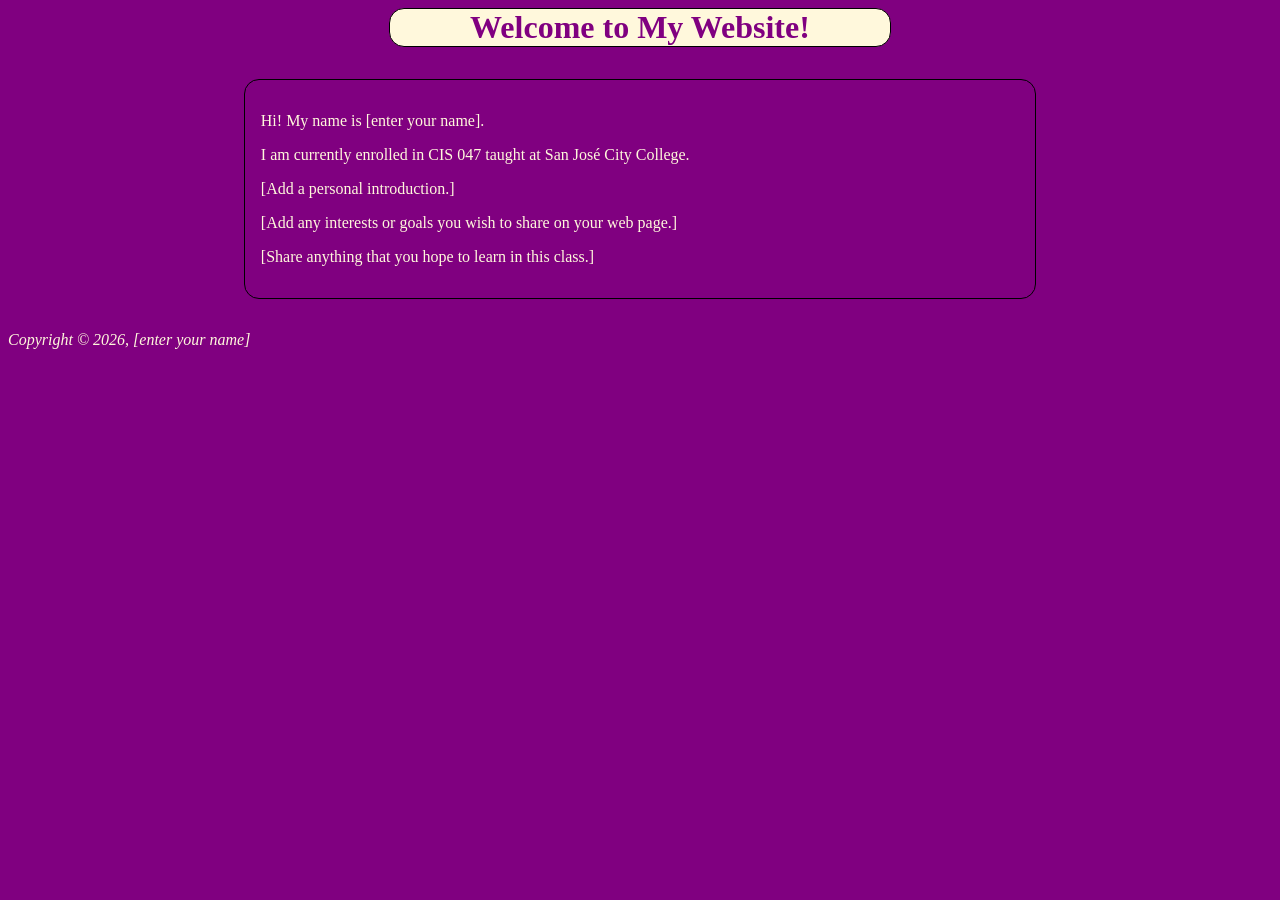
==== public/index.html @ 138b7e05 "Initial commit" ====
<!doctype html>
<html>
<head>
    <title>Welcome!</title>
    <style type="text/css">
        body {
            font-family: Verdana;
            background: purple;
            color: cornsilk;
        }

        h1 {
            text-align: center;
            border: solid thin #000;
            border-radius: 15px;
            background: cornsilk;
            color: purple;
            width: 500px;
            margin: auto;
        }

        main {
            display: block;
            width: 60%;
            margin: 2em auto;
            border: solid thin #000;
            border-radius: 15px;
            padding: 1em;
        }
        
        a:link { color: aqua; }
        a:visited { color: aquamarine; }
    </style>
</head>
<body>
    <h1>Welcome to My Website!</h1>
    <main>
        <p>Hi! My name is [enter your name].</p>
        <p>I am currently enrolled in CIS 047 taught at San Jos&eacute; City College.</p>
        <p>[Add a personal introduction.]</p>
        <p>[Add any interests or goals you wish to share on your web page.]</p>
        <p>[Share anything that you hope to learn in this class.]</p>
    </main>
<address>Copyright &copy; 2026, [enter your name]</address>

</body>
</html>
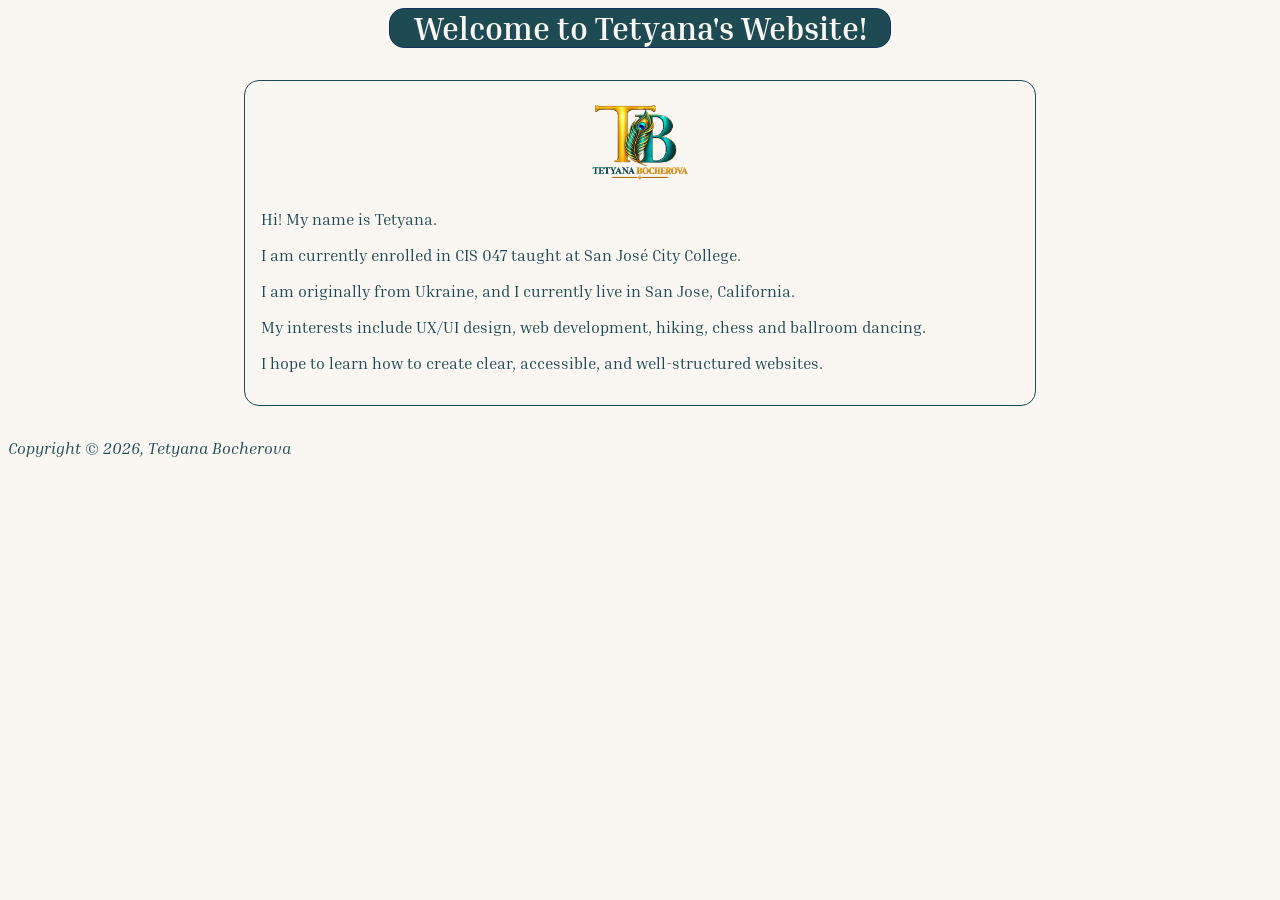
==== commit 0b638684: "Updated the code to match my Assignment 04 web page" ====
--- a/public/index.html
+++ b/public/index.html
@@ -2,46 +2,71 @@
 <html>
 <head>
     <title>Welcome!</title>
+
+    <link rel="preconnect" href="https://fonts.googleapis.com">
+    <link rel="preconnect" href="https://fonts.gstatic.com" crossorigin>
+    <link href="https://fonts.googleapis.com/css2?family=Inria+Serif:wght@400;700&display=swap" rel="stylesheet">
+
     <style type="text/css">
         body {
-            font-family: Verdana;
-            background: purple;
-            color: cornsilk;
+           
+           font-family: "Inria Serif", Georgia, serif;
+           background: #faf6f1;
+           color: #1e4b53;
         }
 
-        h1 {
-            text-align: center;
-            border: solid thin #000;
-            border-radius: 15px;
-            background: cornsilk;
-            color: purple;
-            width: 500px;
-            margin: auto;
-        }
+       h1 {
+    text-align: center;
+    border: solid thin #113262;
+    border-radius: 15px;
+    background: #1e4b53;
+    color: #faf6f1;
+    width: 500px;
+    margin: auto;
+}
 
-        main {
-            display: block;
-            width: 60%;
-            margin: 2em auto;
-            border: solid thin #000;
-            border-radius: 15px;
-            padding: 1em;
-        }
+main {
+    display: block;
+    width: 60%;
+    margin: 2em auto;
+    border: solid thin #1e4b53;
+    border-radius: 15px;
+    padding: 1em;
+}
         
-        a:link { color: aqua; }
-        a:visited { color: aquamarine; }
+       a:link {
+    color: #113262;
+}
+
+a:visited {
+    color: #1e4b53;
+}
+.personal-logo {
+    display: block;
+    width: 100px;
+    max-width: 80%;
+    height: auto;
+    margin: 0 auto 1.5em;
+}
+
     </style>
 </head>
 <body>
-    <h1>Welcome to My Website!</h1>
-    <main>
-        <p>Hi! My name is [enter your name].</p>
-        <p>I am currently enrolled in CIS 047 taught at San Jos&eacute; City College.</p>
-        <p>[Add a personal introduction.]</p>
-        <p>[Add any interests or goals you wish to share on your web page.]</p>
-        <p>[Share anything that you hope to learn in this class.]</p>
-    </main>
-<address>Copyright &copy; 2026, [enter your name]</address>
+   <h1>Welcome to Tetyana's Website!</h1>
+
+<main>
+    <img class="personal-logo"
+         src="tetyana-logo.png"
+         alt="Tetyana Bocherova TB logo with a peacock feather">
+
+    <p>Hi! My name is Tetyana.</p>
+    <p>I am currently enrolled in CIS 047 taught at San Jos&eacute; City College.</p>
+    <p>I am originally from Ukraine, and I currently live in San Jose, California.</p>
+    <p>My interests include UX/UI design, web development, hiking, chess and ballroom dancing.</p>
+    <p>I hope to learn how to create clear, accessible, and well-structured websites.</p>
+</main>
+
+    <address>Copyright &copy; 2026, Tetyana Bocherova</address>
 
 </body>
-</html>
+</html>
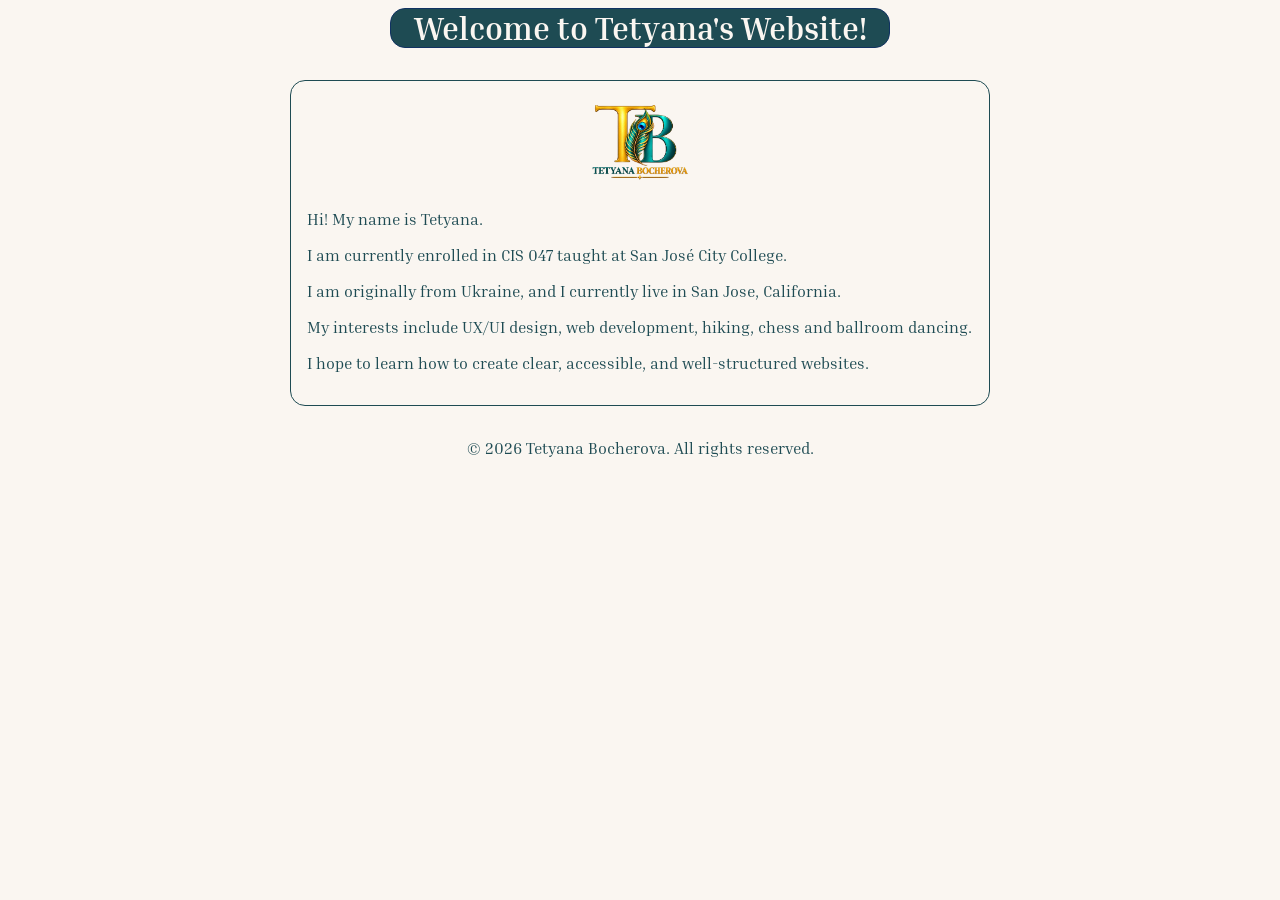
==== commit bd20b71d: "Improve accessibility for Assignment 07" ====
--- a/public/index.html
+++ b/public/index.html
@@ -1,7 +1,9 @@
 <!doctype html>
-<html>
+<html lang="en">
 <head>
-    <title>Welcome!</title>
+    <meta charset="UTF-8">
+    <meta name="viewport" content="width=device-width, initial-scale=1.0">
+    <title>Tetyana Bocherova | Student Portfolio</title>
 
     <link rel="preconnect" href="https://fonts.googleapis.com">
     <link rel="preconnect" href="https://fonts.gstatic.com" crossorigin>
@@ -14,20 +16,25 @@
            background: #faf6f1;
            color: #1e4b53;
         }
-
+/* Responsive styles for better accessibility on small screens */
        h1 {
     text-align: center;
     border: solid thin #113262;
     border-radius: 15px;
     background: #1e4b53;
     color: #faf6f1;
-    width: 500px;
+    width: 90%;
+    max-width: 500px;
+    box-sizing: border-box;
     margin: auto;
 }
 
+
 main {
     display: block;
-    width: 60%;
+    width: 90%;
+    max-width: 700px;
+    box-sizing: border-box;
     margin: 2em auto;
     border: solid thin #1e4b53;
     border-radius: 15px;
@@ -48,7 +55,10 @@
     height: auto;
     margin: 0 auto 1.5em;
 }
-
+footer {
+    text-align: center;
+    margin-top: 2em;
+}
     </style>
 </head>
 <body>
@@ -66,7 +76,9 @@
     <p>I hope to learn how to create clear, accessible, and well-structured websites.</p>
 </main>
 
-    <address>Copyright &copy; 2026, Tetyana Bocherova</address>
+   <footer>
+    <p>&copy; 2026 Tetyana Bocherova. All rights reserved.</p>
+</footer>
 
 </body>
 </html>
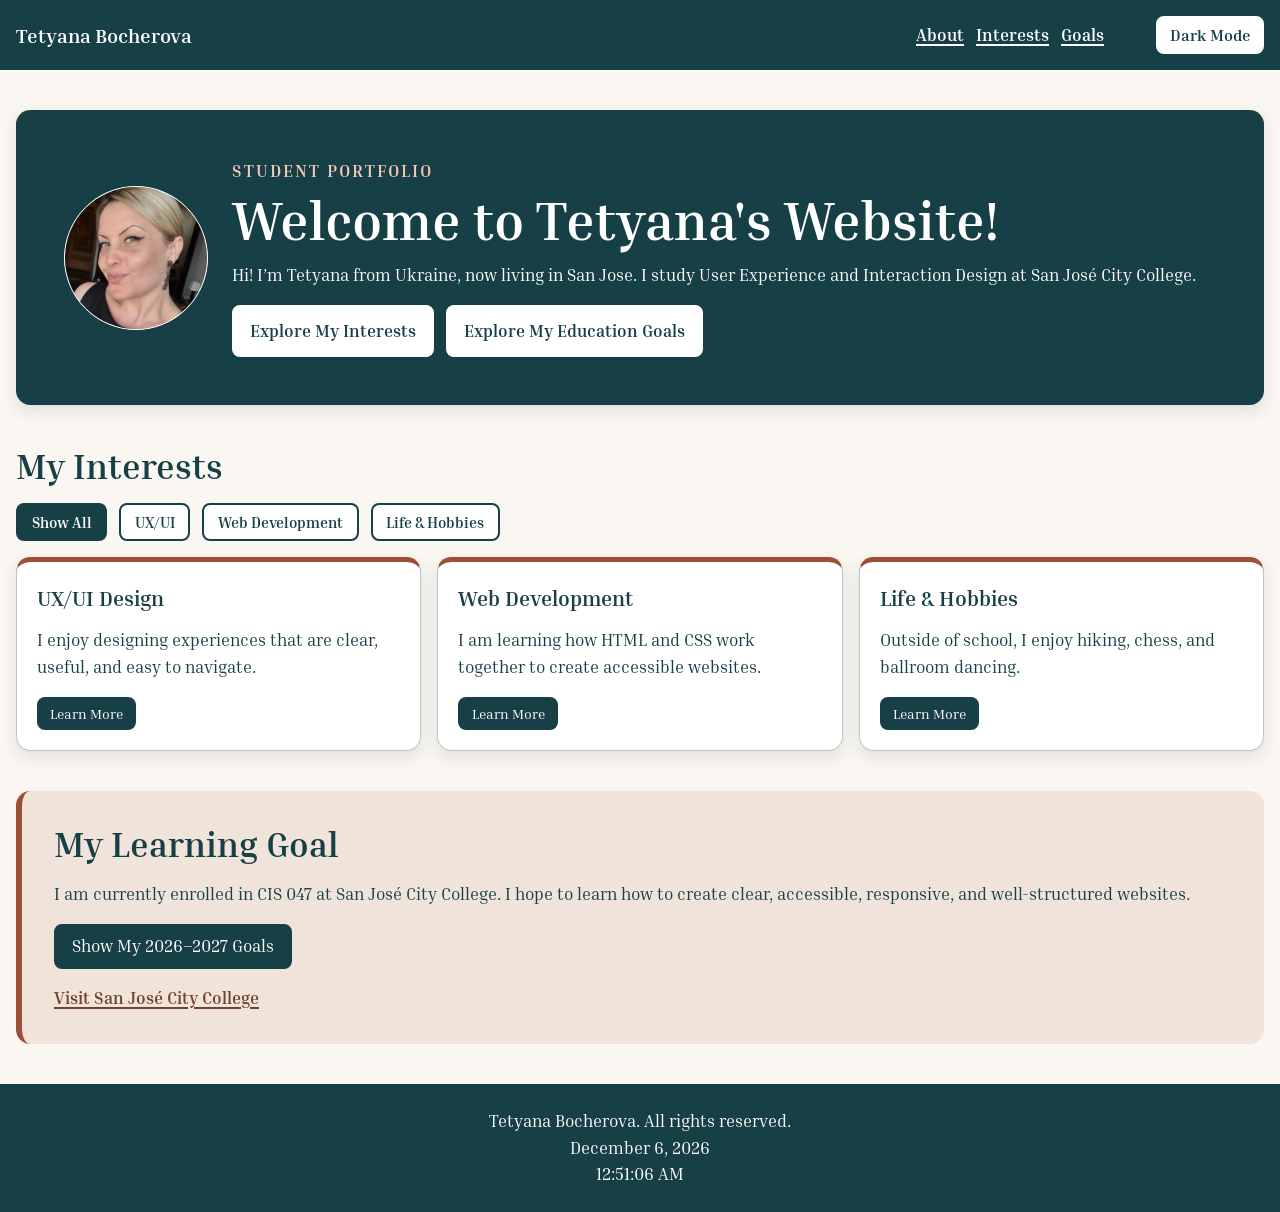
==== commit 0e7e8bd8: "Add custom 404 error page" ====
--- a/public/index.html
+++ b/public/index.html
@@ -1,84 +1,347 @@
 <!doctype html>
 <html lang="en">
+
 <head>
     <meta charset="UTF-8">
     <meta name="viewport" content="width=device-width, initial-scale=1.0">
+
     <title>Tetyana Bocherova | Student Portfolio</title>
 
     <link rel="preconnect" href="https://fonts.googleapis.com">
     <link rel="preconnect" href="https://fonts.gstatic.com" crossorigin>
-    <link href="https://fonts.googleapis.com/css2?family=Inria+Serif:wght@400;700&display=swap" rel="stylesheet">
-
-    <style type="text/css">
-        body {
-           
-           font-family: "Inria Serif", Georgia, serif;
-           background: #faf6f1;
-           color: #1e4b53;
-        }
-/* Responsive styles for better accessibility on small screens */
-       h1 {
-    text-align: center;
-    border: solid thin #113262;
-    border-radius: 15px;
-    background: #1e4b53;
-    color: #faf6f1;
-    width: 90%;
-    max-width: 500px;
-    box-sizing: border-box;
-    margin: auto;
-}
-
-
-main {
-    display: block;
-    width: 90%;
-    max-width: 700px;
-    box-sizing: border-box;
-    margin: 2em auto;
-    border: solid thin #1e4b53;
-    border-radius: 15px;
-    padding: 1em;
-}
-        
-       a:link {
-    color: #113262;
-}
-
-a:visited {
-    color: #1e4b53;
-}
-.personal-logo {
-    display: block;
-    width: 100px;
-    max-width: 80%;
-    height: auto;
-    margin: 0 auto 1.5em;
-}
-footer {
-    text-align: center;
-    margin-top: 2em;
-}
-    </style>
+
+    <link
+        href="https://fonts.googleapis.com/css2?family=Inria+Serif:wght@400;700&display=swap"
+        rel="stylesheet">
+
+    <link rel="stylesheet" href="styles.css">
+
+    <script src="script.js" defer></script>
 </head>
+
+
 <body>
-   <h1>Welcome to Tetyana's Website!</h1>
-
-<main>
-    <img class="personal-logo"
-         src="tetyana-logo.png"
-         alt="Tetyana Bocherova TB logo with a peacock feather">
-
-    <p>Hi! My name is Tetyana.</p>
-    <p>I am currently enrolled in CIS 047 taught at San Jos&eacute; City College.</p>
-    <p>I am originally from Ukraine, and I currently live in San Jose, California.</p>
-    <p>My interests include UX/UI design, web development, hiking, chess and ballroom dancing.</p>
-    <p>I hope to learn how to create clear, accessible, and well-structured websites.</p>
-</main>
-
-   <footer>
-    <p>&copy; 2026 Tetyana Bocherova. All rights reserved.</p>
-</footer>
+
+    <header class="site-header">
+
+        <nav class="site-nav" aria-label="Main navigation">
+
+            <a class="site-name" href="#top">
+                Tetyana Bocherova
+            </a>
+
+            <ul>
+                <li>
+                    <a href="#about">About</a>
+                </li>
+
+                <li>
+                    <a href="#interests">Interests</a>
+                </li>
+
+                <li>
+                    <a href="#goals">Goals</a>
+                </li>
+
+                <li>
+                    <button
+                        class="theme-button"
+                        type="button"
+                        id="theme-toggle"
+                        aria-pressed="false">
+                        Dark Mode
+                    </button>
+                </li>
+            </ul>
+
+        </nav>
+
+    </header>
+
+
+    <main id="top">
+
+        <!-- About / Hero -->
+
+        <section class="hero" id="about">
+
+            <img
+                class="personal-photo"
+                src="tetyana-photo.jpg"
+                alt="Portrait of Tetyana Bocherova">
+
+            <div>
+
+                <p class="eyebrow">
+                    Student Portfolio
+                </p>
+
+                <h1>
+                    Welcome to Tetyana's Website!
+                </h1>
+
+                <p class="intro">
+                    Hi! I’m Tetyana from Ukraine, now living in San Jose.
+                    I study User Experience and Interaction Design at
+                    San Jos&eacute; City College.
+                </p>
+
+                <div class="hero-actions">
+
+                    <a class="button" href="#interests">
+                        Explore My Interests
+                    </a>
+
+                    <a class="button" href="#goals">
+                        Explore My Education Goals
+                    </a>
+
+                </div>
+
+            </div>
+
+        </section>
+
+
+        <!-- Interests -->
+
+        <section id="interests" aria-labelledby="interests-title">
+
+            <h2 id="interests-title">
+                My Interests
+            </h2>
+
+
+            <!-- Interest filters -->
+
+            <div class="interest-filters" aria-label="Filter interests">
+
+                <button
+                    class="filter-button active"
+                    type="button"
+                    data-filter="all">
+                    Show All
+                </button>
+
+                <button
+                    class="filter-button"
+                    type="button"
+                    data-filter="ux">
+                    UX/UI
+                </button>
+
+                <button
+                    class="filter-button"
+                    type="button"
+                    data-filter="web">
+                    Web Development
+                </button>
+
+                <button
+                    class="filter-button"
+                    type="button"
+                    data-filter="hobbies">
+                    Life &amp; Hobbies
+                </button>
+
+            </div>
+
+
+            <!-- Interest cards -->
+
+            <div class="card-grid">
+
+
+                <!-- UX/UI Design -->
+
+                <article class="card" data-category="ux">
+
+                    <h3>
+                        UX/UI Design
+                    </h3>
+
+                    <p>
+                        I enjoy designing experiences that are clear,
+                        useful, and easy to navigate.
+                    </p>
+
+                    <button
+                        class="interest-button"
+                        type="button"
+                        id="ux-toggle"
+                        aria-controls="ux-more"
+                        aria-expanded="false">
+                        Learn More
+                    </button>
+
+                    <p id="ux-more" hidden>
+                        I am especially interested in user research,
+                        interaction design, wireframes, prototypes,
+                        and creating accessible digital experiences.
+                    </p>
+
+                </article>
+
+
+                <!-- Web Development -->
+
+                <article class="card" data-category="web">
+
+                    <h3>
+                        Web Development
+                    </h3>
+
+                    <p>
+                        I am learning how HTML and CSS work together
+                        to create accessible websites.
+                    </p>
+
+                    <button
+                        class="interest-button"
+                        type="button"
+                        id="web-toggle"
+                        aria-controls="web-more"
+                        aria-expanded="false">
+                        Learn More
+                    </button>
+
+                    <p id="web-more" hidden>
+                        I am learning how to use semantic HTML,
+                        responsive CSS, Flexbox, Grid, and JavaScript
+                        to create interactive and accessible websites.
+                    </p>
+
+                </article>
+
+
+                <!-- Life & Hobbies -->
+
+                <article class="card" data-category="hobbies">
+
+                    <h3>
+                        Life &amp; Hobbies
+                    </h3>
+
+                    <p>
+                        Outside of school, I enjoy hiking,
+                        chess, and ballroom dancing.
+                    </p>
+
+                    <button
+                        class="interest-button"
+                        type="button"
+                        id="hobby-button"
+                        aria-controls="favorite-hobby"
+                        aria-expanded="false">
+                        Learn More
+                    </button>
+
+                    <p id="favorite-hobby" hidden>
+                        I enjoy playing chess, hiking in nature,
+                        and ballroom dancing. Chess is especially
+                        meaningful to me and has also inspired
+                        my children's book project.
+                    </p>
+
+                </article>
+
+            </div>
+
+        </section>
+
+
+        <!-- Learning Goals -->
+
+        <section
+            class="goal"
+            id="goals"
+            aria-labelledby="goals-title">
+
+            <h2 id="goals-title">
+                My Learning Goal
+            </h2>
+
+            <p>
+                I am currently enrolled in CIS 047 at
+                San Jos&eacute; City College. I hope to learn
+                how to create clear, accessible, responsive,
+                and well-structured websites.
+            </p>
+
+
+            <button
+                class="button goals-button"
+                type="button"
+                id="goals-toggle"
+                aria-controls="extra-goals"
+                aria-expanded="false">
+                Show My 2026–2027 Goals
+            </button>
+
+
+            <div id="extra-goals" hidden>
+
+                <h3>
+                    My Main Goals for 2026–2027
+                </h3>
+
+                <ol>
+                    <li>
+                        Earn an A.S. in User Experience and
+                        Interaction Design from
+                        San Jos&eacute; City College.
+                    </li>
+
+                    <li>
+                        Find a job in the IT field that aligns
+                        with my education and previous
+                        professional experience.
+                    </li>
+
+                    <li>
+                        Transfer to a university to continue
+                        my education.
+                    </li>
+
+                    <li>
+                        Publish a children's book about chess.
+                    </li>
+
+                    <li>
+                        Start an evening dress rental business.
+                    </li>
+                </ol>
+
+            </div>
+
+
+            <a
+                href="https://sjcc.edu/"
+                target="_blank"
+                rel="noopener noreferrer">
+                Visit San Jos&eacute; City College
+            </a>
+
+        </section>
+
+    </main>
+
+
+    <!-- Footer -->
+
+    <footer>
+
+        <p>
+            Tetyana Bocherova. All rights reserved.
+        </p>
+
+        <p id="current-date"></p>
+
+        <p id="current-time"></p>
+
+    </footer>
+
 
 </body>
-</html>+
+</html>
--- a/public/styles.css
+++ b/public/styles.css
@@ -0,0 +1,488 @@
+:root {
+  --color-primary: #173f46;
+  --color-accent: #9c4f35;
+  --color-background: #faf6f1;
+  --color-surface: #ffffff;
+  --color-focus: #f2b705;
+
+  --space: 1rem;
+  --radius: 0.9rem;
+  --shadow: 0 0.35rem 1rem rgb(23 63 70 / 12%);
+}
+
+/*Base and box model*/
+
+*,
+*::before,
+*::after {
+  box-sizing: border-box;
+}
+
+html {
+  scroll-behavior: smooth;
+}
+
+body {
+  margin: 0;
+  font-family: "Inria Serif", Georgia, serif;
+  font-size: 1.05rem;
+  line-height: 1.6;
+  color: var(--color-primary);
+  background: var(--color-background);
+}
+
+img {
+  max-width: 100%;
+  height: auto;
+}
+
+/*Typography*/
+
+h1,
+h2,
+h3,
+p {
+  margin-top: 0;
+}
+
+h1 {
+  margin-bottom: 0.75rem;
+  font-size: clamp(2rem, 9vw, 3.4rem);
+  line-height: 1.08;
+}
+
+h2 {
+  margin-bottom: 1rem;
+  font-size: clamp(1.65rem, 6vw, 2.2rem);
+  line-height: 1.2;
+}
+
+h3 {
+  font-size: 1.3rem;
+}
+
+a {
+  color: #71402f;
+  font-weight: 700;
+  text-decoration-thickness: 0.12em;
+  text-underline-offset: 0.2em;
+}
+
+a:hover {
+  color: var(--color-accent);
+  text-decoration-thickness: 0.2em;
+}
+
+a:focus-visible,
+button:focus-visible {
+  outline: 0.2rem solid var(--color-focus);
+  outline-offset: 0.25rem;
+  border-radius: 0.2rem;
+}
+
+/* Header and navigation*/
+
+.site-header {
+  background: var(--color-primary);
+}
+
+.site-nav {
+  width: min(100% - 2rem, 82rem);
+  margin-inline: auto;
+  padding-block: 1rem;
+}
+
+.site-nav,
+.site-nav ul {
+  display: flex;
+  flex-direction: column;
+  gap: 0.75rem;
+}
+
+.site-nav ul {
+  margin: 0;
+  padding: 0;
+  list-style: none;
+}
+
+.site-nav a {
+  color: var(--color-surface);
+}
+
+.site-name {
+  font-size: 1.25rem;
+  text-decoration: none;
+}
+
+/* Theme button */
+
+.theme-button {
+  margin-left: 2.5rem;
+
+  padding: 0.45rem 0.75rem;
+
+  font-family: inherit;
+  font-size: 1rem;
+  font-weight: 700;
+
+  cursor: pointer;
+
+  color: var(--color-primary);
+  background-color: var(--color-surface);
+
+  border: 0.15rem solid var(--color-surface);
+  border-radius: 0.5rem;
+}
+
+.theme-button:hover {
+  color: var(--color-surface);
+  background-color: transparent;
+}
+
+/*Main content*/
+
+main {
+  width: min(100% - 2rem, 82rem);
+  margin-inline: auto;
+}
+
+main > section {
+  margin-block: 2.5rem;
+}
+
+/*Hero */
+
+.hero {
+  display: grid;
+  gap: 1.5rem;
+  align-items: center;
+
+  padding: clamp(1.25rem, 5vw, 3rem);
+
+  color: var(--color-surface);
+  background: var(--color-primary);
+
+  border-radius: var(--radius);
+  box-shadow: var(--shadow);
+}
+
+.personal-photo {
+  display: block;
+
+  width: min(11rem, 55vw);
+  aspect-ratio: 1;
+
+  margin-inline: auto;
+
+  border: 0.1rem solid var(--color-surface);
+  border-radius: 50%;
+
+  background: var(--color-surface);
+
+  object-fit: cover;
+  object-position: center 35%;
+}
+
+.eyebrow {
+  margin-bottom: 0.35rem;
+
+  color: #f3c9b9;
+
+  font-weight: 700;
+  letter-spacing: 0.12em;
+  text-transform: uppercase;
+}
+
+.intro {
+  max-width: 58ch;
+}
+
+/*Hero buttons*/
+
+.hero-actions {
+  display: flex;
+  flex-wrap: wrap;
+  gap: 0.75rem;
+}
+
+.button {
+  display: inline-block;
+
+  padding: 0.65rem 1rem;
+
+  color: var(--color-primary);
+  background: var(--color-surface);
+
+  border: 0.15rem solid var(--color-surface);
+  border-radius: 0.5rem;
+
+  text-decoration: none;
+}
+
+.button:hover {
+  color: var(--color-surface);
+  background: transparent;
+}
+
+/* Interest filters */
+
+.interest-filters {
+  display: flex;
+  flex-wrap: wrap;
+  gap: 0.75rem;
+  margin-bottom: 1rem;
+}
+
+.filter-button {
+  padding: 0.5rem 0.85rem;
+
+  font-family: inherit;
+  font-size: 0.95rem;
+  font-weight: 700;
+
+  cursor: pointer;
+
+  color: var(--color-primary);
+  background-color: var(--color-surface);
+
+  border: 0.15rem solid var(--color-primary);
+  border-radius: 0.5rem;
+}
+
+.filter-button:hover {
+  color: var(--color-surface);
+  background-color: var(--color-primary);
+}
+
+.filter-button.active {
+  color: var(--color-surface);
+  background-color: var(--color-primary);
+}
+
+/*Interest cards */
+
+.card-grid {
+  display: grid;
+  grid-template-columns: 1fr;
+  gap: var(--space);
+}
+
+.card {
+  display: flex;
+  flex-direction: column;
+
+  padding: 1.25rem;
+
+  background: var(--color-surface);
+
+  border: 0.08rem solid #b8c8c5;
+  border-top: 0.35rem solid var(--color-accent);
+  border-radius: var(--radius);
+
+  box-shadow: var(--shadow);
+}
+
+.card h3 {
+  margin: 0 0 0.75rem;
+}
+
+.card > p:first-of-type {
+  margin: 0;
+}
+
+.card p {
+  max-width: 65ch;
+}
+
+/*Interest buttons */
+
+.interest-button {
+  display: block;
+  width: fit-content;
+
+  margin-top: 1rem;
+  margin-bottom: 0;
+
+  padding: 0.4rem 0.7rem;
+
+  font-family: inherit;
+  font-size: 0.85rem;
+
+  cursor: pointer;
+
+  color: var(--color-surface);
+  background-color: var(--color-primary);
+
+  border: 0.15rem solid var(--color-primary);
+  border-radius: 0.5rem;
+}
+
+.interest-button:hover {
+  color: var(--color-primary);
+  background-color: transparent;
+}
+
+/* Additional information */
+
+.card [hidden] {
+  display: none;
+}
+.card[hidden] {
+  display: none;
+}
+
+.card .interest-button + p {
+  margin-top: 0.75rem;
+  margin-bottom: 0;
+}
+
+/* Goals section*/
+
+.goal {
+  padding: clamp(1.25rem, 5vw, 2rem);
+
+  background: #f0e3d9;
+
+  border-left: 0.4rem solid var(--color-accent);
+  border-radius: var(--radius);
+}
+
+.goal p {
+  max-width: 65ch;
+  margin-bottom: 1rem;
+}
+
+.goals-button {
+  display: block;
+  width: fit-content;
+
+  margin-bottom: 1rem;
+
+  padding: 0.65rem 1rem;
+
+  font-family: inherit;
+  font-size: inherit;
+
+  cursor: pointer;
+
+  color: var(--color-surface);
+  background-color: var(--color-primary);
+
+  border: 0.15rem solid var(--color-primary);
+  border-radius: 0.5rem;
+}
+
+.goals-button:hover {
+  color: var(--color-primary);
+  background-color: transparent;
+}
+
+/* Dark mode */
+
+body.dark-mode {
+  color: #f7f2ed;
+  background-color: #102f35;
+}
+
+body.dark-mode .card {
+  color: #f7f2ed;
+  background-color: #173f46;
+  border-color: #527077;
+  border-top-color: var(--color-accent);
+}
+
+body.dark-mode .goal {
+  color: #f7f2ed;
+  background-color: #244b52;
+}
+
+body.dark-mode .goal a {
+  color: #f3c9b9;
+}
+
+body.dark-mode .interest-button,
+body.dark-mode .goals-button {
+  color: #173f46;
+  background-color: #ffffff;
+  border-color: #ffffff;
+}
+
+body.dark-mode .interest-button:hover,
+body.dark-mode .goals-button:hover {
+  color: #ffffff;
+  background-color: transparent;
+}
+
+/*Footer*/
+
+footer {
+  padding: 1.5rem 1rem;
+
+  text-align: center;
+
+  color: var(--color-surface);
+  background: var(--color-primary);
+}
+
+footer p {
+  margin: 0;
+}
+
+/*Wider layouts */
+
+@media (min-width: 44rem) {
+  .site-nav,
+  .site-nav ul {
+    flex-direction: row;
+    align-items: center;
+  }
+
+  .site-nav {
+    justify-content: space-between;
+  }
+
+  .hero {
+    grid-template-columns: minmax(9rem, 0.7fr) 2fr;
+  }
+
+  .card-grid {
+    grid-template-columns: repeat(3, 1fr);
+    align-items: stretch;
+  }
+
+  .card h3 {
+    margin: 0 0 0.75rem;
+  }
+
+  .card > p:first-of-type {
+    margin: 0;
+  }
+
+  .interest-button {
+    margin-top: 1rem;
+  }
+}
+
+/*Large screens*/
+
+@media (min-width: 62rem) {
+  .hero h1 {
+    white-space: nowrap;
+  }
+}
+
+@media (min-width: 75rem) {
+  .intro,
+  .goal p {
+    max-width: none;
+    white-space: nowrap;
+  }
+}
+
+/*Reduced motion accessibility*/
+
+@media (prefers-reduced-motion: reduce) {
+  html {
+    scroll-behavior: auto;
+  }
+}
